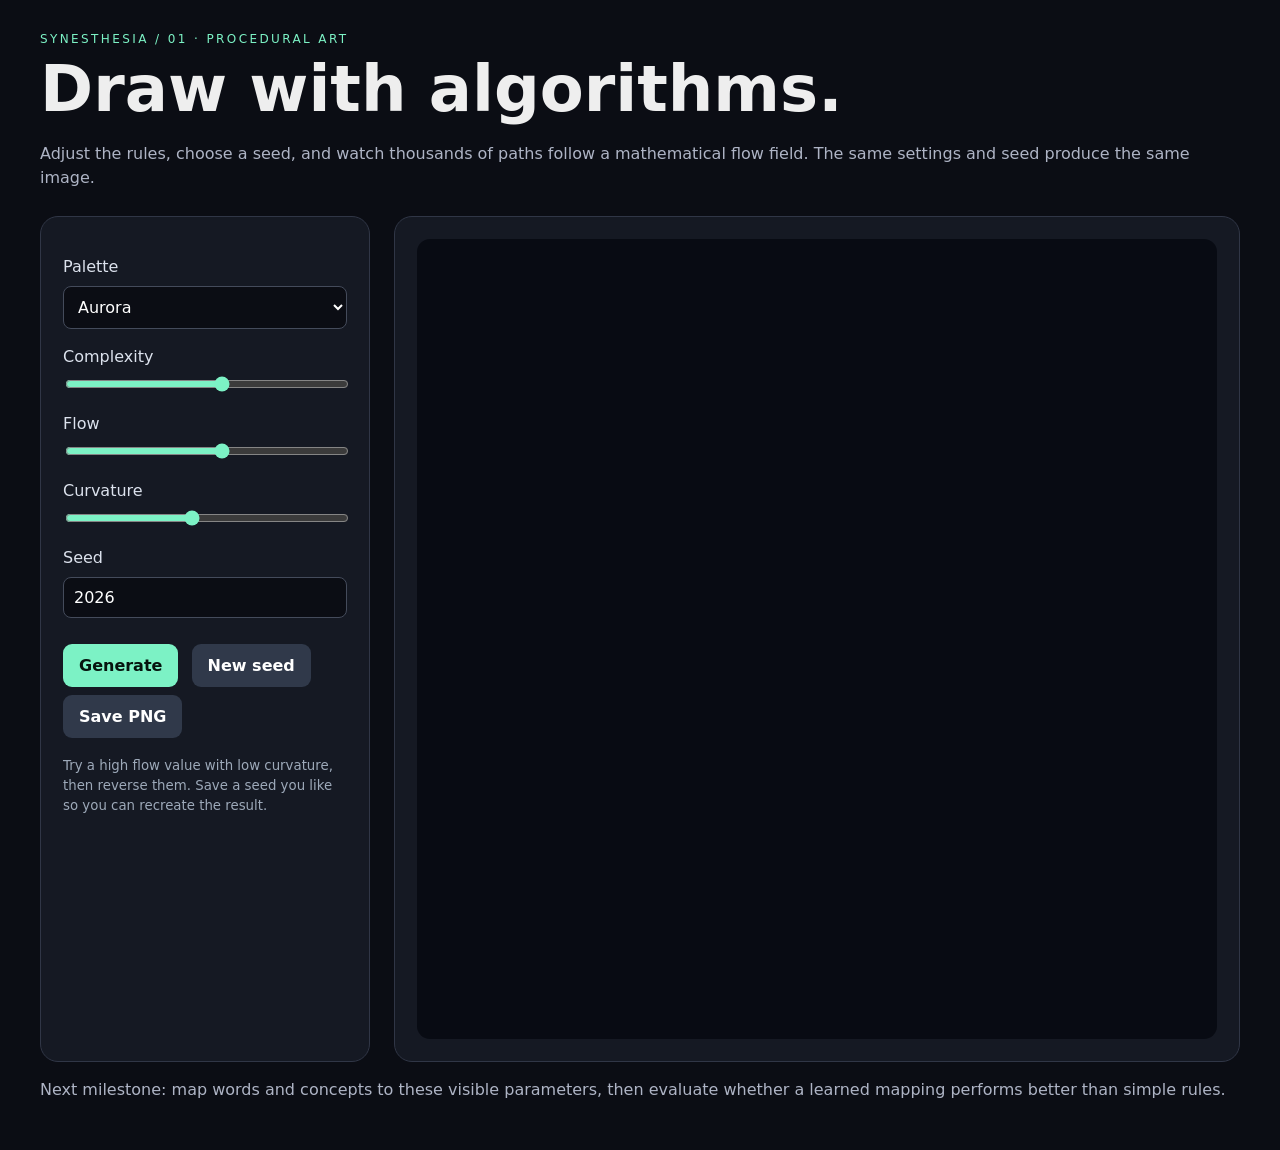
==== synesthesia_v0.1.html @ 3632ce64 "Create synesthesia_v0.1.html" ====
<!doctype html>
<html lang="en">
    <head>
        <meta charset="utf-8">
        <meta name="viewport" content="width=device-width,initial-scale=1">
        <title>Synesthesia · Milestone 1</title><style>:root{font-family:Inter,system-ui,sans-serif;color:#eee;background:#0b0d14}*{box-sizing:border-box}body{margin:0;padding:32px}main{max-width:1200px;margin:auto}h1{font-size:clamp(2rem,5vw,4rem);margin:6px 0}p{color:#aeb4c5;line-height:1.5}.tag{color:#7cf2c5;letter-spacing:.2em;font-size:.75rem}section{display:grid;grid-template-columns:minmax(270px,330px) 1fr;gap:24px;margin-top:26px}.panel{background:#151923;border:1px solid #303646;border-radius:18px;padding:22px}label{display:block;margin:18px 0;color:#dce2ed}label span{float:right;color:#7cf2c5;font-variant-numeric:tabular-nums}input[type=range],input[type=number],select{width:100%;margin-top:10px}input[type=range]{accent-color:#7cf2c5}input[type=number],select{background:#0b0d14;color:white;border:1px solid #444b5b;border-radius:8px;padding:10px;font:inherit}button{background:#7cf2c5;color:#06130e;border:0;border-radius:9px;padding:12px 16px;font:inherit;font-weight:700;cursor:pointer;margin:8px 8px 0 0}button.secondary{background:#30394a;color:#fff}canvas{display:block;width:100%;aspect-ratio:1;background:#080b13;border-radius:13px}small{display:block;color:#9da9b9;line-height:1.5;margin-top:18px}@media(max-width:760px){body{padding:18px}section{grid-template-columns:1fr}}
    </style>
    </head>
    <body>
        <main>
            <div class="tag">SYNESTHESIA / 01 · PROCEDURAL ART</div>
            <h1>Draw with algorithms.</h1>
            <p>Adjust the rules, choose a seed, and watch thousands of paths follow a mathematical flow field. The same settings and seed produce the same image.</p>
            <section>
                <div class="panel">
                    <label>Palette
                        <select id="palette">
                        <option value="aurora">Aurora</option>
                        <option value="ember">Ember</option>
                        <option value="ocean">Ocean</option>
                    </select>
                </label>
                <label>Complexity 
                    <span id="complexityValue"></span>
                    <input id="complexity" type="range" min="1" max="10" value="6">
                </label>
                <label>Flow 
                    <span id="flowValue"></span>
                    <input id="flow" type="range" min="1" max="10" value="6">
                </label>
                <label>Curvature 
                    <span id="curvatureValue"></span>
                    <input id="curvature" type="range" min="1" max="10" value="5">
                </label>
                <label>Seed
                    <input id="seed" type="number" value="2026" step="1">
                </label>
                <button id="draw">Generate</button>
                <button id="random" class="secondary">New seed</button>
                <button id="save" class="secondary">Save PNG</button>
                <small>Try a high flow value with low curvature, then reverse them. Save a seed you like so you can recreate the result.</small>
                </div>
                <div class="panel">
                    <canvas id="art" width="900" height="900" aria-label="Generated abstract artwork"></canvas>
                </div>
            </section>
            <p>Next milestone: map words and concepts to these visible parameters, then evaluate whether a learned mapping performs better than simple rules.</p>
        </main>
    <script>
    for(let i=0;i<count;i++){let x=rand()*W,y=rand()*H;ctx.beginPath();ctx.moveTo(x,y);const color=colors[Math.floor(rand()*colors.length)];ctx.strokeStyle=color;ctx.globalAlpha=.12+rand()*.28;ctx.lineWidth=.45+rand()*1.15;for(let j=0;j<steps;j++){// Two sine waves form a continuous vector field; seed shifts its phase.
    const phase=seed*.003,angle=(Math.sin(x*scale+phase)*Math.cos(y*scale*.8-phase)+Math.sin(y*scale*1.4+phase*.7))*turn; x+=Math.cos(angle)*2.4;y+=Math.sin(angle)*2.4;ctx.lineTo(x,y);if(x<0||x>W||y<0||y>H)break}ctx.stroke()}ctx.globalAlpha=1;ctx.globalCompositeOperation='source-over'}
    for(const id of ['complexity','flow','curvature']){$(id).addEventListener('input',()=>{$(id+'Value').textContent=$(id).value;render()});$(id+'Value').textContent=$(id).value}for(const id of ['palette','seed'])$(id).addEventListener('change',render);$('draw').onclick=render;$('random').onclick=()=>{$('seed').value=Math.floor(Math.random()*1e9);render()};$('save').onclick=()=>{const a=document.createElement('a');a.download=`synesthesia-${$('seed').value}.png`;a.href=canvas.toDataURL('image/png');a.click()};render();
    </script>
    </body>
</html>
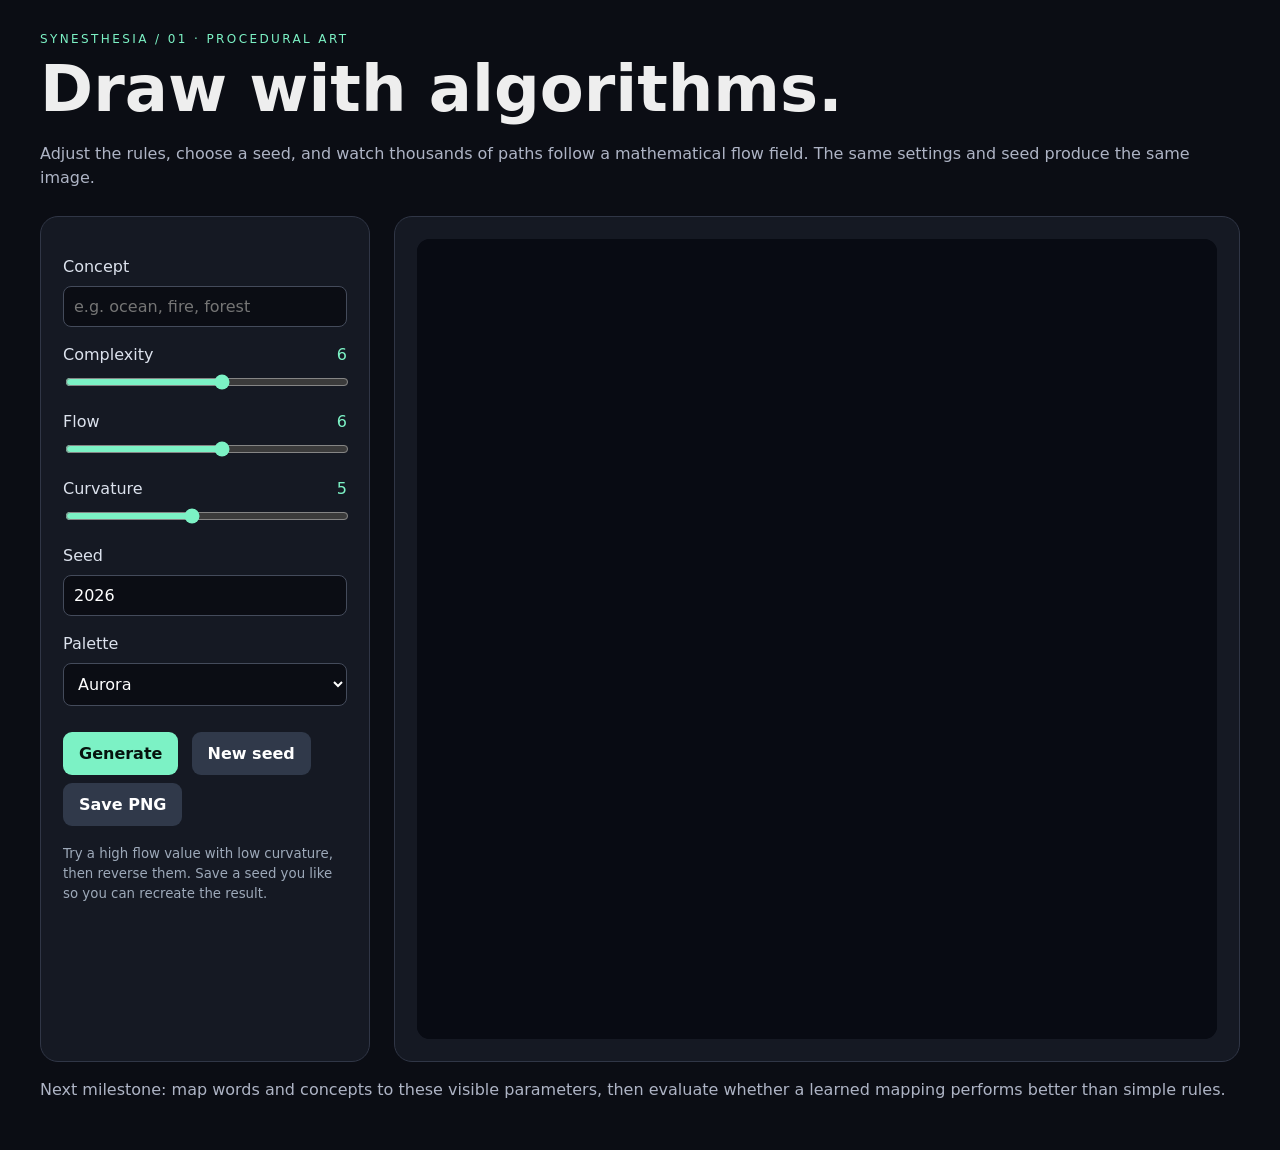
==== commit 49fe646a: "This version has a slight change in the parameters for the different concepts. The complexity, flow," ====
--- a/synesthesia_v0.1.html
+++ b/synesthesia_v0.1.html
@@ -3,7 +3,7 @@
     <head>
         <meta charset="utf-8">
         <meta name="viewport" content="width=device-width,initial-scale=1">
-        <title>Synesthesia · Milestone 1</title><style>:root{font-family:Inter,system-ui,sans-serif;color:#eee;background:#0b0d14}*{box-sizing:border-box}body{margin:0;padding:32px}main{max-width:1200px;margin:auto}h1{font-size:clamp(2rem,5vw,4rem);margin:6px 0}p{color:#aeb4c5;line-height:1.5}.tag{color:#7cf2c5;letter-spacing:.2em;font-size:.75rem}section{display:grid;grid-template-columns:minmax(270px,330px) 1fr;gap:24px;margin-top:26px}.panel{background:#151923;border:1px solid #303646;border-radius:18px;padding:22px}label{display:block;margin:18px 0;color:#dce2ed}label span{float:right;color:#7cf2c5;font-variant-numeric:tabular-nums}input[type=range],input[type=number],select{width:100%;margin-top:10px}input[type=range]{accent-color:#7cf2c5}input[type=number],select{background:#0b0d14;color:white;border:1px solid #444b5b;border-radius:8px;padding:10px;font:inherit}button{background:#7cf2c5;color:#06130e;border:0;border-radius:9px;padding:12px 16px;font:inherit;font-weight:700;cursor:pointer;margin:8px 8px 0 0}button.secondary{background:#30394a;color:#fff}canvas{display:block;width:100%;aspect-ratio:1;background:#080b13;border-radius:13px}small{display:block;color:#9da9b9;line-height:1.5;margin-top:18px}@media(max-width:760px){body{padding:18px}section{grid-template-columns:1fr}}
+        <title>Synesthesia · Milestone 1</title><style>:root{font-family:Inter,system-ui,sans-serif;color:#eee;background:#0b0d14}*{box-sizing:border-box}body{margin:0;padding:32px}main{max-width:1200px;margin:auto}h1{font-size:clamp(2rem,5vw,4rem);margin:6px 0}p{color:#aeb4c5;line-height:1.5}.tag{color:#7cf2c5;letter-spacing:.2em;font-size:.75rem}section{display:grid;grid-template-columns:minmax(270px,330px) 1fr;gap:24px;margin-top:26px}.panel{background:#151923;border:1px solid #303646;border-radius:18px;padding:22px}label{display:block;margin:18px 0;color:#dce2ed}label span{float:right;color:#7cf2c5;font-variant-numeric:tabular-nums}input[type=range],input[type=number],select{width:100%;margin-top:10px}input[type=range]{accent-color:#7cf2c5}input[type=number],select{background:#0b0d14;color:white;border:1px solid #444b5b;border-radius:8px;padding:10px;font:inherit}button{background:#7cf2c5;color:#06130e;border:0;border-radius:9px;padding:12px 16px;font:inherit;font-weight:700;cursor:pointer;margin:8px 8px 0 0}button.secondary{background:#30394a;color:#fff}canvas{display:block;width:100%;aspect-ratio:1;background:#080b13;border-radius:13px}small{display:block;color:#9da9b9;line-height:1.5;margin-top:18px}input[type="text"] {width: 100%;margin-top: 10px;background: #0b0d14;color: white;border: 1px solid #444b5b;border-radius: 8px;padding: 10px;font: inherit;}@media(max-width:760px){body{padding:18px}section{grid-template-columns:1fr}}
     </style>
     </head>
     <body>
@@ -13,12 +13,9 @@
             <p>Adjust the rules, choose a seed, and watch thousands of paths follow a mathematical flow field. The same settings and seed produce the same image.</p>
             <section>
                 <div class="panel">
-                    <label>Palette
-                        <select id="palette">
-                        <option value="aurora">Aurora</option>
-                        <option value="ember">Ember</option>
-                        <option value="ocean">Ocean</option>
-                    </select>
+                    <label>Concept
+                    <input id="concept" type="text" placeholder="e.g. ocean, fire, forest">
+                </label>
                 </label>
                 <label>Complexity 
                     <span id="complexityValue"></span>
@@ -35,6 +32,14 @@
                 <label>Seed
                     <input id="seed" type="number" value="2026" step="1">
                 </label>
+                <label>Palette
+                    <select id="palette">
+                        <option value="aurora">Aurora</option>
+                        <option value="ember">Ember</option>
+                        <option value="ocean">Ocean</option>
+                    </select>
+                </label>
+                <p id="conceptStatus" aria-live="polite"></p>
                 <button id="draw">Generate</button>
                 <button id="random" class="secondary">New seed</button>
                 <button id="save" class="secondary">Save PNG</button>
@@ -47,9 +52,117 @@
             <p>Next milestone: map words and concepts to these visible parameters, then evaluate whether a learned mapping performs better than simple rules.</p>
         </main>
     <script>
-    for(let i=0;i<count;i++){let x=rand()*W,y=rand()*H;ctx.beginPath();ctx.moveTo(x,y);const color=colors[Math.floor(rand()*colors.length)];ctx.strokeStyle=color;ctx.globalAlpha=.12+rand()*.28;ctx.lineWidth=.45+rand()*1.15;for(let j=0;j<steps;j++){// Two sine waves form a continuous vector field; seed shifts its phase.
-    const phase=seed*.003,angle=(Math.sin(x*scale+phase)*Math.cos(y*scale*.8-phase)+Math.sin(y*scale*1.4+phase*.7))*turn; x+=Math.cos(angle)*2.4;y+=Math.sin(angle)*2.4;ctx.lineTo(x,y);if(x<0||x>W||y<0||y>H)break}ctx.stroke()}ctx.globalAlpha=1;ctx.globalCompositeOperation='source-over'}
-    for(const id of ['complexity','flow','curvature']){$(id).addEventListener('input',()=>{$(id+'Value').textContent=$(id).value;render()});$(id+'Value').textContent=$(id).value}for(const id of ['palette','seed'])$(id).addEventListener('change',render);$('draw').onclick=render;$('random').onclick=()=>{$('seed').value=Math.floor(Math.random()*1e9);render()};$('save').onclick=()=>{const a=document.createElement('a');a.download=`synesthesia-${$('seed').value}.png`;a.href=canvas.toDataURL('image/png');a.click()};render();
+        // Find an HTML element by its ID
+        const $=id=>document.getElementById(id);
+
+        const canvas=$('art'),
+        ctx=canvas.getContext('2d');
+
+        const palettes={
+            aurora: ['#39e9c4', '#4dbbff', '#a46aff', '#f984d8'],
+            ember: ['#ff724a', '#ffca65', '#ef438b', '#865bff'],
+            ocean: ['#73e2f5', '#3c9fe8', '#4568c9', '#a2ffd5']
+        };
+       // Produces the same sequence of random numbers for the same seed.
+        function randomFrom(seed) {
+            let state = (seed | 0) >>> 0;
+
+            return () => {
+                state = (state + 0x6D2B79F5) >>> 0;
+                let t = state;
+                t = Math.imul(t ^ (t >>> 15), t | 1);
+                t ^= t + Math.imul(t ^ (t >>> 7), t | 61);
+                return ((t ^ (t >>> 14)) >>> 0) / 4294967296;
+            };
+        }
+
+        function interpretConcept(word) {
+            const concept = word.trim().toLowerCase();
+
+            if(concept === 'ocean') {
+                return {
+                    palette: 'ocean',
+                    complexity: 4,
+                    flow: 8,
+                    curvature: 7
+                };
+            }
+
+            if (concept === 'fire') {
+                return {
+                    palette: 'ember',
+                    complexity: 7,
+                    flow: 5,
+                    curvature: 3
+                };
+            }
+
+            if (concept === 'forest') {
+                return {
+                    palette: 'aurora',
+                    complexity: 6,
+                    flow: 6,
+                    curvature: 5
+                };
+            }
+            return null;
+        }
+
+        function generateFromConcept() {
+            const word = $('concept').value;
+            const settings = interpretConcept(word);
+
+            if(!settings) {
+                $('conceptStatus').textContent = 'No known mapping for this concept.';
+                return;
+            }
+
+             // Copy the interpreted settings into the existing controls.
+            $('palette').value = settings.palette;
+
+            for (const id of ['complexity', 'flow', 'curvature']) {
+                $(id).value = settings[id];
+                $(id + 'Value').textContent = $(id).value;
+            }
+
+            $('conceptStatus').textContent =
+                `Interpreting "${word.trim()}"`;
+
+            render();
+        }
+        function render() {
+            const complexity = Number($('complexity').value);
+            const flow = Number($('flow').value);
+            const curvature = Number($('curvature').value);
+            const seed = Number($('seed').value) || 0;
+
+            const rand = randomFrom(seed);
+            const W = canvas.width;
+            const H = canvas.height;
+            const colors = palettes[$('palette').value];
+
+            // Clear the previous artwork.
+            ctx.fillStyle = '#080b13';
+            ctx.fillRect(0, 0, W, H);
+            ctx.globalCompositeOperation = 'screen';
+
+            // Translate slider values into drawing rules.
+            const count = 180 + complexity * 95;
+            const steps = 35 + complexity * 10;
+            const scale = 0.002 + flow * 0.0007;
+            const turn = 0.2 + curvature * 0.27;
+
+            for(let i=0;i<count;i++)
+                {let x=rand()*W,y=rand()*H;
+                    ctx.beginPath();ctx.moveTo(x,y);
+                    const baseHue = 200;
+                    const hueSpread = 40;
+                    ctx.globalAlpha=.12+rand()*.28;
+                    ctx.lineWidth=.45+rand()*1.15;
+                    for(let j=0;j<steps;j++){// Two sine waves form a continuous vector field; seed shifts its phase.
+                    const phase=seed*.003,angle=(Math.sin(x*scale+phase)*Math.cos(y*scale*.8-phase)+Math.sin(y*scale*1.4+phase*.7))*turn; x+=Math.cos(angle)*2.4;y+=Math.sin(angle)*2.4;ctx.lineTo(x,y);if(x<0||x>W||y<0||y>H)break}ctx.stroke()}ctx.globalAlpha=1;ctx.globalCompositeOperation='source-over';
+        }
+            for(const id of ['complexity','flow','curvature']){$(id).addEventListener('input',()=>{$(id+'Value').textContent=$(id).value;render()});$(id+'Value').textContent=$(id).value}for(const id of ['palette','seed'])$(id).addEventListener('change',render);$('draw').onclick=generateFromConcept;$('random').onclick=()=>{$('seed').value=Math.floor(Math.random()*1e9);render()};$('save').onclick=()=>{const a=document.createElement('a');a.download=`synesthesia-${$('seed').value}.png`;a.href=canvas.toDataURL('image/png');a.click()};render();
     </script>
     </body>
-</html>
+</html>
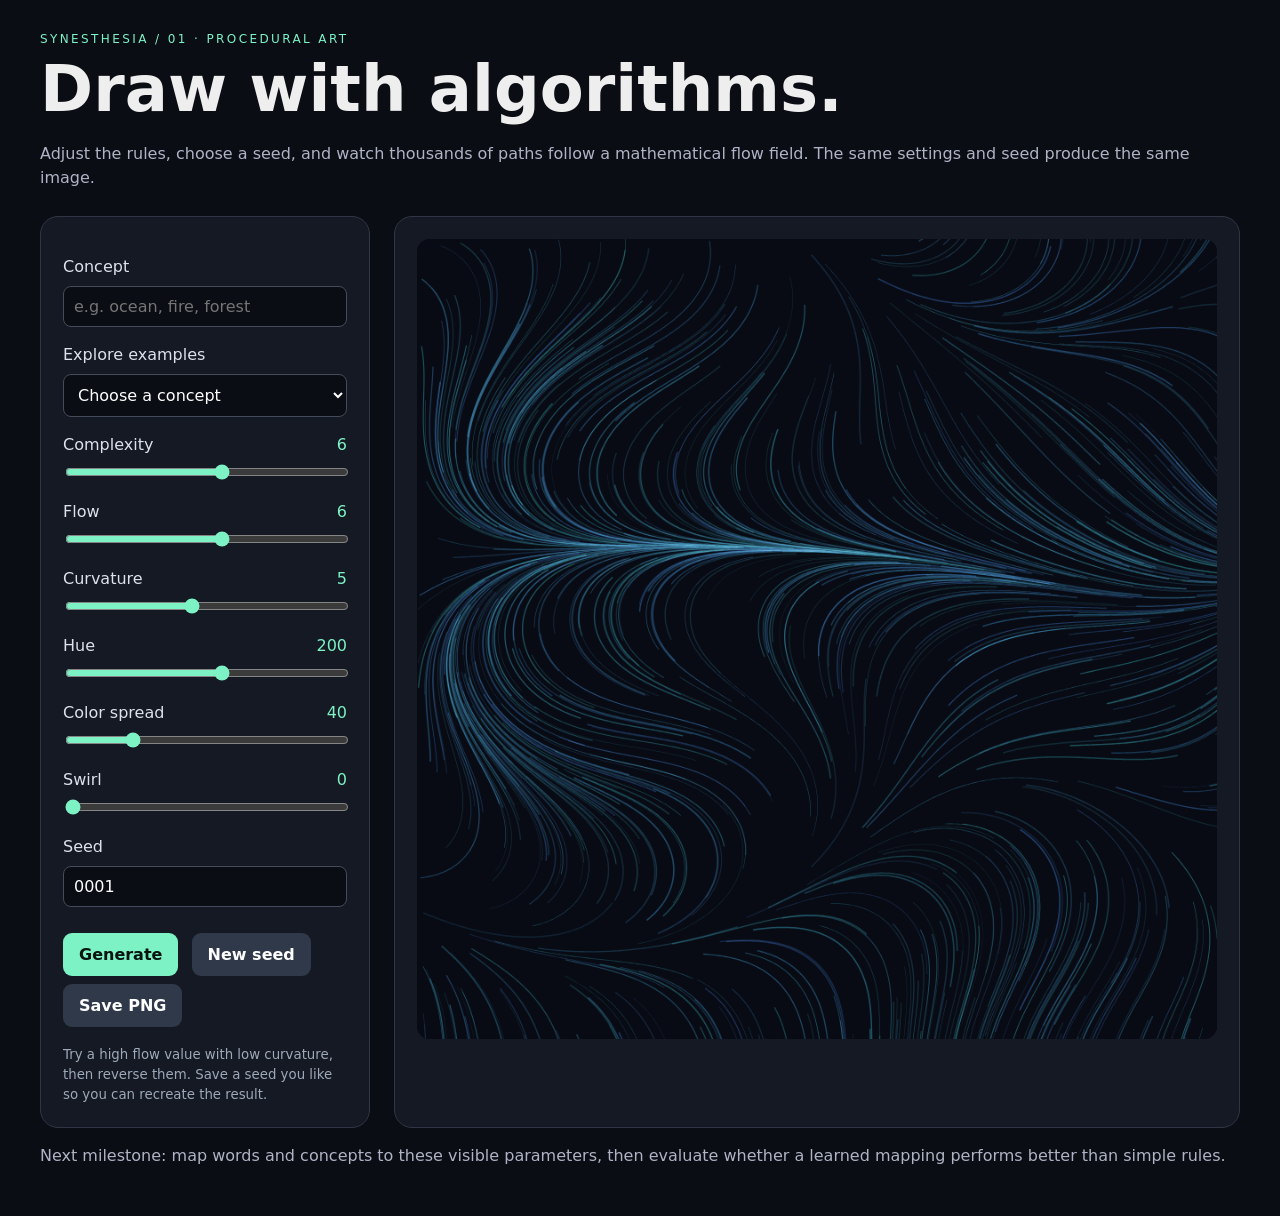
==== commit 49628480: "Add concept-based color presets This change replaces the static palette selector with a concept-base" ====
--- a/synesthesia_v0.1.html
+++ b/synesthesia_v0.1.html
@@ -16,6 +16,11 @@
                     <label>Concept
                     <input id="concept" type="text" placeholder="e.g. ocean, fire, forest">
                 </label>
+                <label>Explore examples
+                    <select id="examples">
+                        <option value="">Choose a concept</option>
+                    </select>
+                </label>
                 </label>
                 <label>Complexity 
                     <span id="complexityValue"></span>
@@ -29,15 +34,21 @@
                     <span id="curvatureValue"></span>
                     <input id="curvature" type="range" min="1" max="10" value="5">
                 </label>
+                <label>Hue
+                    <span id = "baseHueValue"></span>
+                    <input id="baseHue" type="range" min="0" max="360" value="200">
+                </label>
+                <label> Color spread
+                    <span id = "hueSpreadValue"></span>
+                    <input id="hueSpread" type="range" min="0" max="180" value="40">
+                </label>
+                <label>Swirl
+                    <span id="swirlValue"></span>
+                    <input id="swirl" type="range"
+                        min="0" max="1" step="0.05" value="0">
+                </label>
                 <label>Seed
-                    <input id="seed" type="number" value="2026" step="1">
-                </label>
-                <label>Palette
-                    <select id="palette">
-                        <option value="aurora">Aurora</option>
-                        <option value="ember">Ember</option>
-                        <option value="ocean">Ocean</option>
-                    </select>
+                    <input id="seed" type="number" value="0001" step="1">
                 </label>
                 <p id="conceptStatus" aria-live="polite"></p>
                 <button id="draw">Generate</button>
@@ -58,11 +69,6 @@
         const canvas=$('art'),
         ctx=canvas.getContext('2d');
 
-        const palettes={
-            aurora: ['#39e9c4', '#4dbbff', '#a46aff', '#f984d8'],
-            ember: ['#ff724a', '#ffca65', '#ef438b', '#865bff'],
-            ocean: ['#73e2f5', '#3c9fe8', '#4568c9', '#a2ffd5']
-        };
        // Produces the same sequence of random numbers for the same seed.
         function randomFrom(seed) {
             let state = (seed | 0) >>> 0;
@@ -76,36 +82,50 @@
             };
         }
 
+        const conceptDataset = [
+            { concept: 'ocean', baseHue: 240, hueSpread: 40, complexity: 9, flow: 7, curvature: 9, swirl: 0.55 },
+            { concept: 'fire', baseHue: 40, hueSpread: 88, complexity: 7, flow: 6, curvature: 4, swirl: 0.5 },
+            { concept: 'forest', baseHue: 120, hueSpread: 60, complexity: 4, flow: 3, curvature: 3, swirl: 0.1 },
+            { concept: 'sunset', baseHue: 34, hueSpread: 47, complexity: 8, flow: 9, curvature: 5, swirl: 0.55 },
+            { concept: 'storm', baseHue: 210, hueSpread: 80, complexity: 8, flow: 8, curvature: 7, swirl: 0.6 },
+            { concept: 'desert', baseHue: 70, hueSpread: 70, complexity: 5, flow: 4, curvature: 2, swirl: 0.25 },
+            { concept: 'mist', baseHue: 180, hueSpread: 30, complexity: 3, flow: 2, curvature: 1, swirl: 0.15 },
+            { concept: 'lava', baseHue: 20, hueSpread: 100, complexity: 6, flow: 5, curvature: 4, swirl: 0.5 },
+            { concept: 'ice', baseHue: 200, hueSpread: 50, complexity: 4, flow: 3, curvature: 2, swirl: 0.2 },
+            { concept: 'lightning', baseHue: 60, hueSpread: 90, complexity: 10, flow: 1, curvature: 1, swirl: 0.1 },
+            { concept: 'volcano', baseHue: 15, hueSpread: 110, complexity: 7, flow: 6, curvature: 5, swirl: 0.55 },
+            { concept: 'jungle', baseHue: 100, hueSpread: 80, complexity: 6, flow: 5, curvature: 4, swirl: 0.3 },
+            { concept: 'glacier', baseHue: 190, hueSpread: 40, complexity: 7, flow: 3, curvature: 2, swirl: 0.45 },
+            { concept: 'planet', baseHue: 140, hueSpread: 140, complexity: 7, flow: 4, curvature: 3, swirl: 0.95 },
+            { concept: 'waterfall', baseHue: 200, hueSpread: 50, complexity: 7, flow: 2, curvature: 1, swirl: 0.4 },
+            { concept: 'hurricane', baseHue: 220, hueSpread: 80, complexity: 10, flow: 9, curvature: 8, swirl: 0.6 },
+            { concept: 'whirlpool', baseHue: 180, hueSpread: 70, complexity: 9, flow: 8, curvature: 7, swirl: 0.75 },
+            { concept: 'basketball', baseHue: 30, hueSpread: 20, complexity: 9, flow: 6, curvature: 4, swirl: 1 },
+            { concept: 'music', baseHue: 260, hueSpread: 180, complexity: 8, flow: 7, curvature: 5, swirl: 0.5 },
+            { concept: 'space', baseHue: 240, hueSpread: 120, complexity: 8, flow: 6, curvature: 5, swirl: 0.5 }
+        ];
+
+        const examples = $('examples');
+        for (const example of conceptDataset) {
+            const option = document.createElement('option');
+            option.value = example.concept;
+            option.textContent = example.concept;
+            examples.appendChild(option);
+        }
+        examples.addEventListener('change', () => {
+            if (!examples.value) return;
+
+            $('concept').value = examples.value;
+            generateFromConcept();
+        });
         function interpretConcept(word) {
-            const concept = word.trim().toLowerCase();
-
-            if(concept === 'ocean') {
-                return {
-                    palette: 'ocean',
-                    complexity: 4,
-                    flow: 8,
-                    curvature: 7
-                };
-            }
-
-            if (concept === 'fire') {
-                return {
-                    palette: 'ember',
-                    complexity: 7,
-                    flow: 5,
-                    curvature: 3
-                };
-            }
-
-            if (concept === 'forest') {
-                return {
-                    palette: 'aurora',
-                    complexity: 6,
-                    flow: 6,
-                    curvature: 5
-                };
-            }
-            return null;
+            const normalized = word.trim().toLowerCase();
+
+            const match = conceptDataset.find(
+                example => example.concept === normalized
+            );
+
+            return match ?? null;
         }
 
         function generateFromConcept() {
@@ -117,10 +137,7 @@
                 return;
             }
 
-             // Copy the interpreted settings into the existing controls.
-            $('palette').value = settings.palette;
-
-            for (const id of ['complexity', 'flow', 'curvature']) {
+            for (const id of ['complexity', 'flow', 'curvature', 'baseHue', 'hueSpread', 'swirl']) {
                 $(id).value = settings[id];
                 $(id + 'Value').textContent = $(id).value;
             }
@@ -135,11 +152,13 @@
             const flow = Number($('flow').value);
             const curvature = Number($('curvature').value);
             const seed = Number($('seed').value) || 0;
+            const baseHue = Number($('baseHue').value);
+            const hueSpread = Number($('hueSpread').value);
+            const swirl = Number($('swirl').value);
 
             const rand = randomFrom(seed);
             const W = canvas.width;
             const H = canvas.height;
-            const colors = palettes[$('palette').value];
 
             // Clear the previous artwork.
             ctx.fillStyle = '#080b13';
@@ -155,14 +174,40 @@
             for(let i=0;i<count;i++)
                 {let x=rand()*W,y=rand()*H;
                     ctx.beginPath();ctx.moveTo(x,y);
-                    const baseHue = 200;
-                    const hueSpread = 40;
                     ctx.globalAlpha=.12+rand()*.28;
                     ctx.lineWidth=.45+rand()*1.15;
                     for(let j=0;j<steps;j++){// Two sine waves form a continuous vector field; seed shifts its phase.
-                    const phase=seed*.003,angle=(Math.sin(x*scale+phase)*Math.cos(y*scale*.8-phase)+Math.sin(y*scale*1.4+phase*.7))*turn; x+=Math.cos(angle)*2.4;y+=Math.sin(angle)*2.4;ctx.lineTo(x,y);if(x<0||x>W||y<0||y>H)break}ctx.stroke()}ctx.globalAlpha=1;ctx.globalCompositeOperation='source-over';
-        }
-            for(const id of ['complexity','flow','curvature']){$(id).addEventListener('input',()=>{$(id+'Value').textContent=$(id).value;render()});$(id+'Value').textContent=$(id).value}for(const id of ['palette','seed'])$(id).addEventListener('change',render);$('draw').onclick=generateFromConcept;$('random').onclick=()=>{$('seed').value=Math.floor(Math.random()*1e9);render()};$('save').onclick=()=>{const a=document.createElement('a');a.download=`synesthesia-${$('seed').value}.png`;a.href=canvas.toDataURL('image/png');a.click()};render();
+                    const phase = seed * 0.003;
+
+                    // Your original flowing direction.
+                    const flowAngle = (
+                        Math.sin(x * scale + phase) *
+                        Math.cos(y * scale * 0.8 - phase) +
+                        Math.sin(y * scale * 1.4 + phase * 0.7)
+                    ) * turn;
+
+                    // Direction tangent to a circle around the canvas center.
+                    const orbitAngle =
+                        Math.atan2(y - H / 2, x - W / 2) + Math.PI / 2;
+
+                    // Blend direction vectors rather than angles.
+                    const dx =
+                        (1 - swirl) * Math.cos(flowAngle) +
+                        swirl * Math.cos(orbitAngle);
+
+                    const dy =
+                        (1 - swirl) * Math.sin(flowAngle) +
+                        swirl * Math.sin(orbitAngle);
+
+                    x += dx * 2.4;
+                    y += dy * 2.4;
+                    ctx.lineTo(x,y);
+                    const hue = baseHue + (rand() - 0.5) * hueSpread;
+                    ctx.strokeStyle = `hsl(${hue}, 85%, 60%)`;
+                    if(x<0||x>W||y<0||y>H)break}ctx.stroke()}
+                    ctx.globalAlpha=1;ctx.globalCompositeOperation='source-over';
+        }
+            for(const id of ['complexity','flow','curvature', 'baseHue', 'hueSpread', 'swirl']){$(id).addEventListener('input',()=>{$(id+'Value').textContent=$(id).value;render()});$(id+'Value').textContent=$(id).value}for(const id of ['seed'])$(id).addEventListener('change',render);$('draw').onclick=generateFromConcept;$('random').onclick=()=>{$('seed').value=Math.floor(Math.random()*1e9);render()};$('save').onclick=()=>{const a=document.createElement('a');a.download=`synesthesia-${$('seed').value}.png`;a.href=canvas.toDataURL('image/png');a.click()};render();
     </script>
     </body>
 </html>
